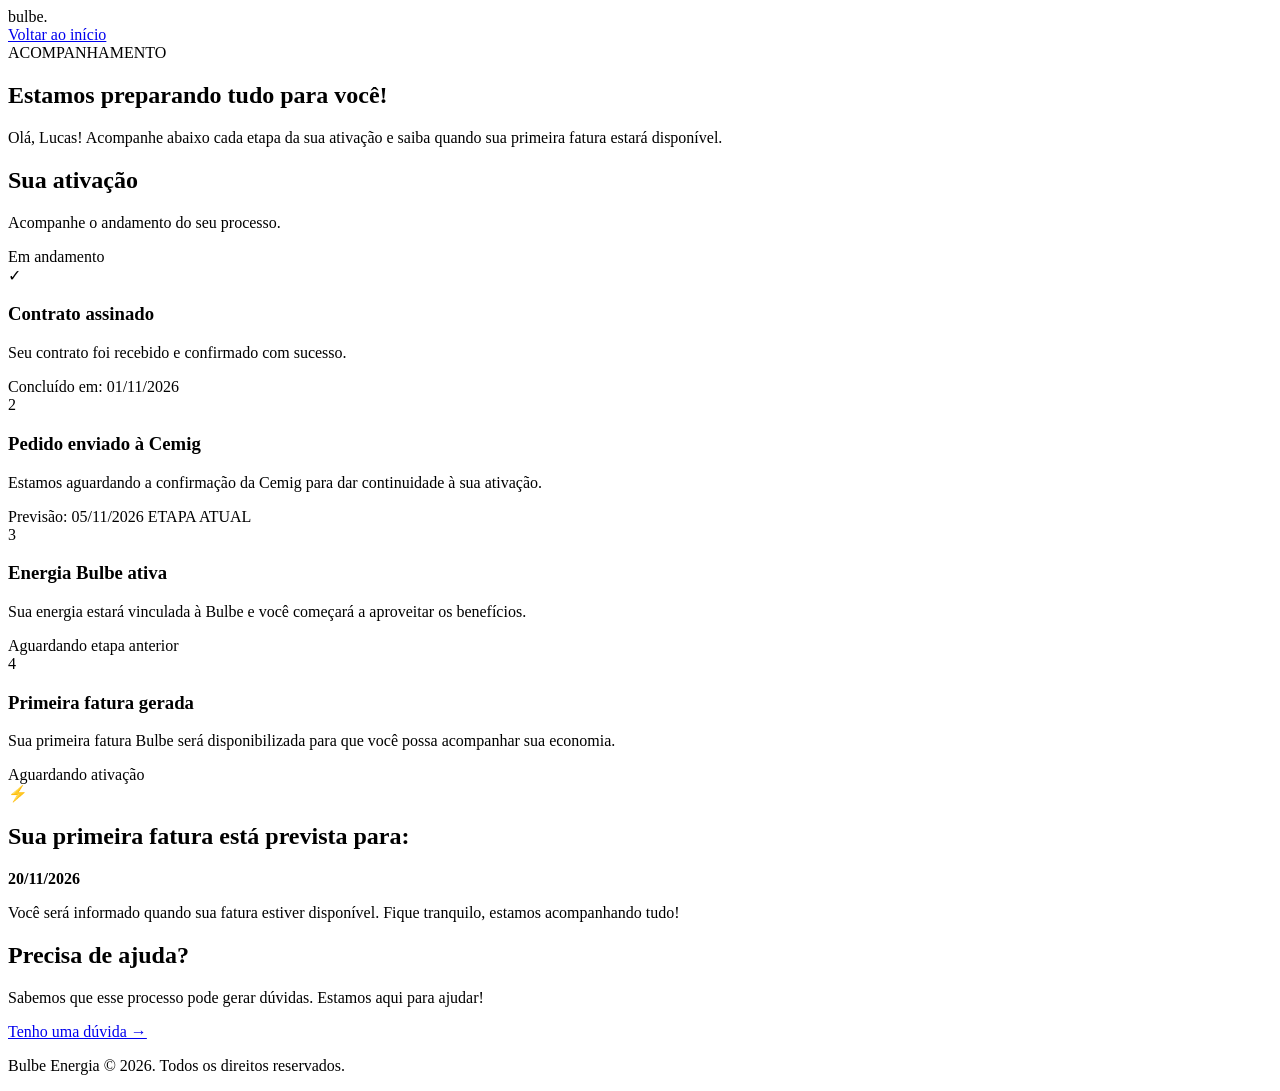
==== pages/ativacao.html @ 82a0e309 "Adiciona rastreamento de ativação em arquivo html" ====
<!DOCTYPE html>
<html lang="pt-BR">
<head>
    <meta charset="UTF-8">
    <meta name="viewport" content="width=device-width, initial-scale=1.0">
    <title>Acompanhe sua ativação | Bulbe Energia</title>
    <link rel="stylesheet" href="../assets/css/ativacao.css">
</head>

<body>

    <header class="header">
        <div class="logo">bulbe<span>.</span></div>
        <a href="../index.html" class="voltar">Voltar ao início</a>
    </header>

    <main class="container">

        <section class="introducao">
            <span class="etiqueta">ACOMPANHAMENTO</span>
            <h1>Estamos preparando tudo para você!</h1>
            <p>
                Olá, Lucas! Acompanhe abaixo cada etapa da sua ativação
                e saiba quando sua primeira fatura estará disponível.
            </p>
        </section>

        <section class="card-progresso">

            <div class="titulo-progresso">
                <div>
                    <h2>Sua ativação</h2>
                    <p>Acompanhe o andamento do seu processo.</p>
                </div>
                <span class="status">Em andamento</span>
            </div>

            <div class="timeline">

                <!-- ETAPA 1 -->
                <div class="etapa concluida">
                    <div class="marcador">
                        <span>✓</span>
                    </div>

                    <div class="conteudo-etapa">
                        <h3>Contrato assinado</h3>
                        <p>Seu contrato foi recebido e confirmado com sucesso.</p>
                        <span class="data">Concluído em: 01/11/2026</span>
                    </div>
                </div>

                <!-- ETAPA 2 -->
                <div class="etapa ativa">
                    <div class="marcador">
                        <span>2</span>
                    </div>

                    <div class="conteudo-etapa">
                        <h3>Pedido enviado à Cemig</h3>
                        <p>
                            Estamos aguardando a confirmação da Cemig
                            para dar continuidade à sua ativação.
                        </p>
                        <span class="data">Previsão: 05/11/2026</span>
                        <span class="tag-atual">ETAPA ATUAL</span>
                    </div>
                </div>

                <!-- ETAPA 3 -->
                <div class="etapa pendente">
                    <div class="marcador">
                        <span>3</span>
                    </div>

                    <div class="conteudo-etapa">
                        <h3>Energia Bulbe ativa</h3>
                        <p>
                            Sua energia estará vinculada à Bulbe
                            e você começará a aproveitar os benefícios.
                        </p>
                        <span class="data">Aguardando etapa anterior</span>
                    </div>
                </div>

                <!-- ETAPA 4 -->
                <div class="etapa pendente">
                    <div class="marcador">
                        <span>4</span>
                    </div>

                    <div class="conteudo-etapa">
                        <h3>Primeira fatura gerada</h3>
                        <p>
                            Sua primeira fatura Bulbe será disponibilizada
                            para que você possa acompanhar sua economia.
                        </p>
                        <span class="data">Aguardando ativação</span>
                    </div>
                </div>

            </div>
        </section>

        <section class="aviso-fatura">
            <div class="icone-fatura">⚡</div>

            <div>
                <h2>Sua primeira fatura está prevista para:</h2>
                <strong>20/11/2026</strong>
                <p>
                    Você será informado quando sua fatura estiver disponível.
                    Fique tranquilo, estamos acompanhando tudo!
                </p>
            </div>
        </section>

        <section class="ajuda">
            <h2>Precisa de ajuda?</h2>
            <p>
                Sabemos que esse processo pode gerar dúvidas.
                Estamos aqui para ajudar!
            </p>

            <a href="duvidas.html" class="botao-ajuda">
                Tenho uma dúvida →
            </a>
        </section>

    </main>

    <footer>
        <p>Bulbe Energia © 2026. Todos os direitos reservados.</p>
    </footer>

</body>
</html>
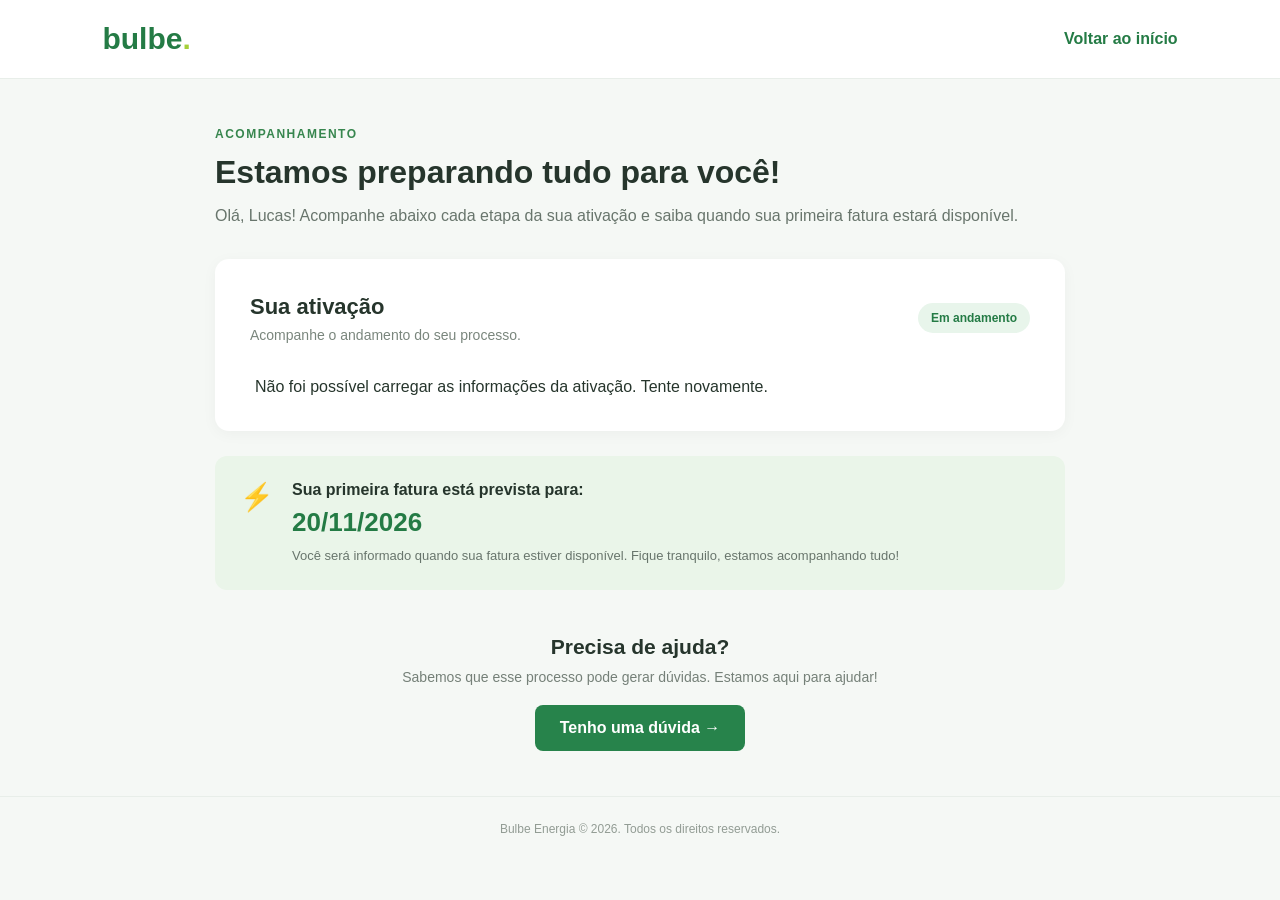
==== commit d8d019a3: "Adiciona script tag para ativacao.js" ====
--- a/pages/ativacao.html
+++ b/pages/ativacao.html
@@ -134,5 +134,7 @@
         <p>Bulbe Energia © 2026. Todos os direitos reservados.</p>
     </footer>
 
+    <script src="../assets/js/ativacao.js"></script>
+
 </body>
 </html>
--- a/assets/css/ativacao.css
+++ b/assets/css/ativacao.css
@@ -0,0 +1,322 @@
+
+/* CONFIGURAÇÕES GERAIS */
+
+* {
+    margin: 0;
+    padding: 0;
+    box-sizing: border-box;
+}
+
+body {
+    font-family: Arial, Helvetica, sans-serif;
+    background-color: #f5f8f5;
+    color: #26352c;
+}
+
+/* CABEÇALHO */
+
+.header {
+    background-color: #ffffff;
+    padding: 22px 8%;
+    display: flex;
+    justify-content: space-between;
+    align-items: center;
+    border-bottom: 1px solid #e8eee9;
+}
+
+.logo {
+    font-size: 30px;
+    font-weight: bold;
+    color: #247b45;
+}
+
+.logo span {
+    color: #a5cf39;
+}
+
+.voltar {
+    text-decoration: none;
+    color: #247b45;
+    font-weight: bold;
+}
+
+/* CONTEÚDO */
+
+.container {
+    width: 90%;
+    max-width: 850px;
+    margin: 45px auto;
+}
+
+.introducao {
+    margin-bottom: 30px;
+}
+
+.etiqueta {
+    color: #37864e;
+    font-size: 12px;
+    font-weight: bold;
+    letter-spacing: 1.5px;
+}
+
+.introducao h1 {
+    font-size: 32px;
+    margin: 12px 0;
+}
+
+.introducao p {
+    color: #68756c;
+    line-height: 1.6;
+}
+
+/* CARD DE PROGRESSO */
+
+.card-progresso {
+    background-color: white;
+    padding: 35px;
+    border-radius: 14px;
+    box-shadow: 0 3px 15px rgba(0, 0, 0, 0.04);
+}
+
+.titulo-progresso {
+    display: flex;
+    justify-content: space-between;
+    align-items: center;
+    margin-bottom: 35px;
+}
+
+.titulo-progresso h2 {
+    font-size: 22px;
+    margin-bottom: 7px;
+}
+
+.titulo-progresso p {
+    color: #7a867d;
+    font-size: 14px;
+}
+
+.status {
+    background-color: #e8f5eb;
+    color: #247b45;
+    padding: 8px 13px;
+    border-radius: 20px;
+    font-size: 12px;
+    font-weight: bold;
+}
+
+/* LINHA DO TEMPO */
+
+.timeline {
+    margin-left: 5px;
+}
+
+.etapa {
+    display: flex;
+    gap: 20px;
+    position: relative;
+    padding-bottom: 38px;
+}
+
+.etapa:last-child {
+    padding-bottom: 0;
+}
+
+/* LINHA VERTICAL */
+
+.etapa:not(:last-child)::after {
+    content: "";
+    position: absolute;
+    left: 17px;
+    top: 38px;
+    height: calc(100% - 38px);
+    width: 2px;
+    background-color: #dce5de;
+}
+
+.etapa.concluida:not(:last-child)::after {
+    background-color: #39965b;
+}
+
+/* MARCADORES */
+
+.marcador {
+    width: 36px;
+    height: 36px;
+    min-width: 36px;
+    border-radius: 50%;
+    display: flex;
+    justify-content: center;
+    align-items: center;
+    font-weight: bold;
+    z-index: 1;
+}
+
+.concluida .marcador {
+    background-color: #39965b;
+    color: white;
+}
+
+.ativa .marcador {
+    background-color: #e8f5eb;
+    border: 2px solid #39965b;
+    color: #247b45;
+}
+
+.pendente .marcador {
+    background-color: #f1f3f1;
+    color: #89948b;
+}
+
+/* CONTEÚDO DAS ETAPAS */
+
+.conteudo-etapa {
+    padding-top: 5px;
+}
+
+.conteudo-etapa h3 {
+    font-size: 17px;
+    margin-bottom: 8px;
+}
+
+.conteudo-etapa p {
+    font-size: 14px;
+    line-height: 1.6;
+    color: #758078;
+    max-width: 570px;
+    margin-bottom: 9px;
+}
+
+.data {
+    display: block;
+    color: #8a958c;
+    font-size: 12px;
+}
+
+.concluida .conteudo-etapa h3 {
+    color: #247b45;
+}
+
+.ativa .conteudo-etapa h3 {
+    color: #247b45;
+}
+
+.tag-atual {
+    display: inline-block;
+    margin-top: 12px;
+    background-color: #e8f5eb;
+    color: #247b45;
+    padding: 6px 10px;
+    border-radius: 5px;
+    font-size: 10px;
+    font-weight: bold;
+    letter-spacing: 0.5px;
+}
+
+/* AVISO DA PRIMEIRA FATURA */
+
+.aviso-fatura {
+    margin-top: 25px;
+    padding: 25px;
+    border-radius: 12px;
+    background-color: #eaf5e9;
+    display: flex;
+    align-items: flex-start;
+    gap: 18px;
+}
+
+.icone-fatura {
+    font-size: 27px;
+}
+
+.aviso-fatura h2 {
+    font-size: 16px;
+    margin-bottom: 8px;
+}
+
+.aviso-fatura strong {
+    display: block;
+    color: #247b45;
+    font-size: 26px;
+    margin-bottom: 8px;
+}
+
+.aviso-fatura p {
+    font-size: 13px;
+    color: #68756c;
+    line-height: 1.5;
+}
+
+/* CENTRAL DE AJUDA */
+
+.ajuda {
+    text-align: center;
+    margin: 45px 0;
+}
+
+.ajuda h2 {
+    font-size: 21px;
+    margin-bottom: 10px;
+}
+
+.ajuda p {
+    color: #758078;
+    font-size: 14px;
+    margin-bottom: 20px;
+}
+
+.botao-ajuda {
+    display: inline-block;
+    padding: 14px 25px;
+    background-color: #27834b;
+    color: white;
+    border-radius: 8px;
+    text-decoration: none;
+    font-weight: bold;
+    transition: 0.2s;
+}
+
+.botao-ajuda:hover {
+    background-color: #1d663a;
+}
+
+/* RODAPÉ */
+
+footer {
+    text-align: center;
+    padding: 25px;
+    color: #929c94;
+    font-size: 12px;
+    border-top: 1px solid #e8eee9;
+}
+
+/* RESPONSIVIDADE */
+
+@media (max-width: 600px) {
+
+    .header {
+        padding: 18px 5%;
+    }
+
+    .container {
+        margin: 30px auto;
+    }
+
+    .introducao h1 {
+        font-size: 25px;
+    }
+
+    .card-progresso {
+        padding: 22px 18px;
+    }
+
+    .titulo-progresso {
+        align-items: flex-start;
+        gap: 12px;
+        flex-direction: column;
+    }
+
+    .aviso-fatura {
+        padding: 20px 15px;
+    }
+
+}
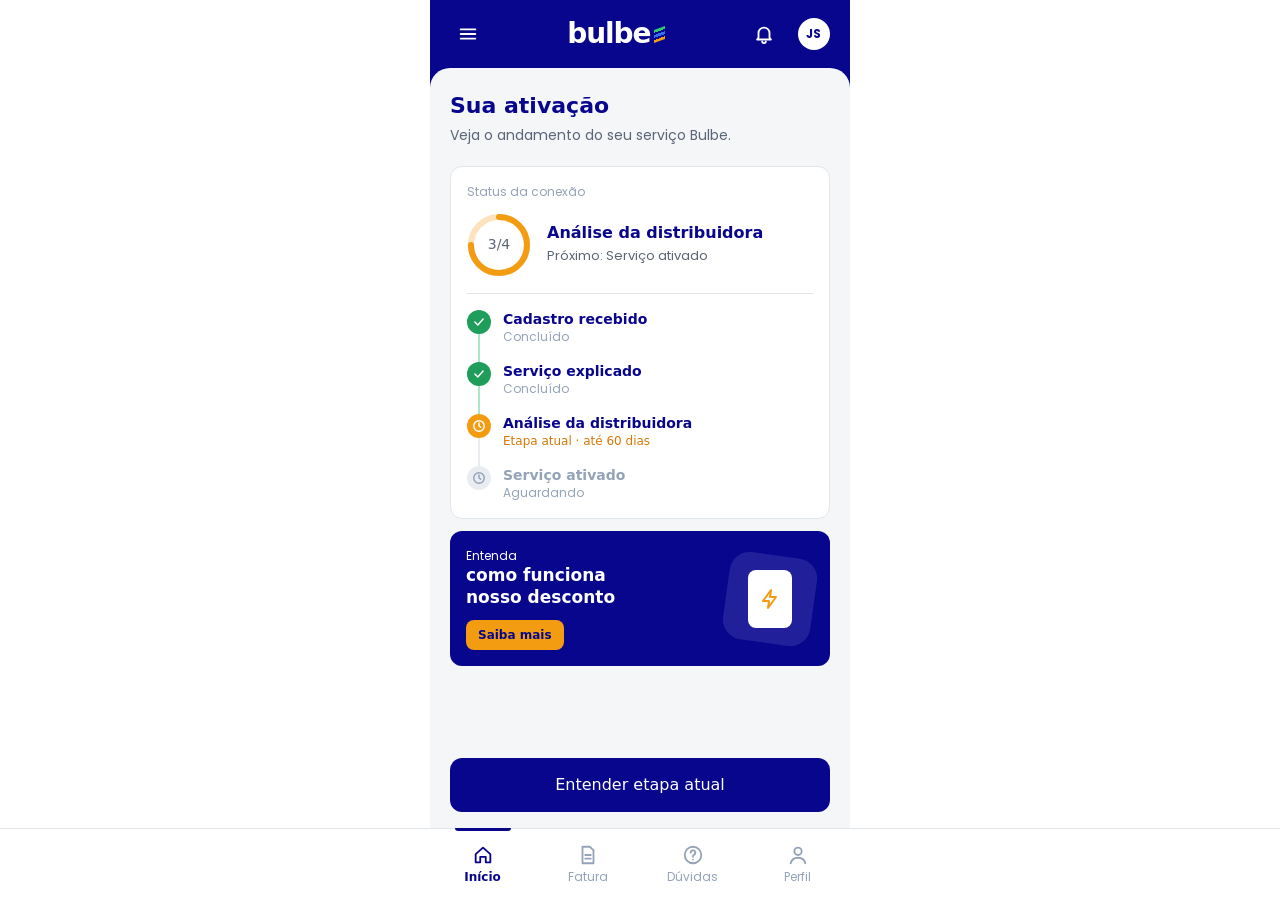
==== commit 8ac55be0: "refactor: refaz telas da HU02 conforme wireframes" ====
--- a/pages/ativacao.html
+++ b/pages/ativacao.html
@@ -1,140 +1,190 @@
-
 <!DOCTYPE html>
 <html lang="pt-BR">
 <head>
-    <meta charset="UTF-8">
-    <meta name="viewport" content="width=device-width, initial-scale=1.0">
-    <title>Acompanhe sua ativação | Bulbe Energia</title>
-    <link rel="stylesheet" href="../assets/css/ativacao.css">
+  <meta charset="UTF-8">
+  <meta name="viewport" content="width=device-width, initial-scale=1.0">
+  <title>Bulbe | Sua ativação</title>
+  <link rel="stylesheet" href="../assets/css/style.css">
+  <link rel="stylesheet" href="../assets/css/ativacao.css">
 </head>
+<body class="app">
 
-<body>
-
-    <header class="header">
-        <div class="logo">bulbe<span>.</span></div>
-        <a href="../index.html" class="voltar">Voltar ao início</a>
+  <!-- HU02 · Tela 1: acompanhamento (wireframe hu02-01) -->
+  <section id="tela-acompanhamento" class="tela">
+    <header class="app-topo-escuro">
+      <button type="button" class="botao-icone" aria-label="Abrir menu">
+        <svg class="icone" viewBox="0 0 24 24" aria-hidden="true"><line x1="4" y1="7" x2="20" y2="7"/><line x1="4" y1="12" x2="20" y2="12"/><line x1="4" y1="17" x2="20" y2="17"/></svg>
+      </button>
+      <a href="../index.html" class="logo" aria-label="Bulbe, página inicial">
+        bulbe<span class="logo-tracos" aria-hidden="true"></span>
+      </a>
+      <div class="app-topo-acoes">
+        <button type="button" class="botao-icone" aria-label="Notificações">
+          <svg class="icone" viewBox="0 0 24 24" aria-hidden="true"><path d="M6 16V11a6 6 0 0 1 12 0v5l1.5 2h-15z"/><path d="M10 20a2 2 0 0 0 4 0"/></svg>
+        </button>
+        <span class="avatar" id="avatar-iniciais" aria-label="Cliente">JS</span>
+      </div>
     </header>
 
-    <main class="container">
+    <main class="app-conteudo app-conteudo-painel">
+      <h1 class="titulo">Sua ativação</h1>
+      <p class="subtitulo">Veja o andamento do seu serviço Bulbe.</p>
 
-        <section class="introducao">
-            <span class="etiqueta">ACOMPANHAMENTO</span>
-            <h1>Estamos preparando tudo para você!</h1>
-            <p>
-                Olá, Lucas! Acompanhe abaixo cada etapa da sua ativação
-                e saiba quando sua primeira fatura estará disponível.
-            </p>
-        </section>
+      <p class="erro" id="erro-ativacao" role="alert" hidden></p>
 
-        <section class="card-progresso">
+      <section class="card card-status" aria-labelledby="status-titulo">
+        <p class="status-rotulo">Status da conexão</p>
 
-            <div class="titulo-progresso">
-                <div>
-                    <h2>Sua ativação</h2>
-                    <p>Acompanhe o andamento do seu processo.</p>
-                </div>
-                <span class="status">Em andamento</span>
-            </div>
+        <div class="status-resumo">
+          <div class="anel" role="img" aria-label="Progresso da ativação">
+            <svg viewBox="0 0 64 64" aria-hidden="true">
+              <circle class="anel-trilho" cx="32" cy="32" r="28" pathLength="100"/>
+              <circle class="anel-progresso" id="anel-progresso" cx="32" cy="32" r="28" pathLength="100"/>
+            </svg>
+            <span class="anel-texto" id="anel-texto">3/4</span>
+          </div>
+          <div>
+            <h2 class="status-titulo" id="status-titulo">Análise da distribuidora</h2>
+            <p class="status-proximo" id="status-proximo">Próximo: Serviço ativado</p>
+          </div>
+        </div>
 
-            <div class="timeline">
+        <ol class="linha-tempo" id="linha-tempo">
+          <!-- Montada por assets/js/ativacao.js a partir de data/ativacao.json -->
+        </ol>
+      </section>
 
-                <!-- ETAPA 1 -->
-                <div class="etapa concluida">
-                    <div class="marcador">
-                        <span>✓</span>
-                    </div>
+      <section class="banner-desconto" aria-label="Como funciona o desconto">
+        <div>
+          <p class="banner-pre">Entenda</p>
+          <p class="banner-titulo">como funciona<br>nosso desconto</p>
+          <a href="como-funciona.html" class="banner-botao">Saiba mais</a>
+        </div>
+        <span class="banner-ilustracao" aria-hidden="true">
+          <span class="banner-cartao">
+            <svg class="icone" viewBox="0 0 24 24"><polygon points="13,3 5,14 11,14 10,21 18,10 12,10"/></svg>
+          </span>
+        </span>
+      </section>
 
-                    <div class="conteudo-etapa">
-                        <h3>Contrato assinado</h3>
-                        <p>Seu contrato foi recebido e confirmado com sucesso.</p>
-                        <span class="data">Concluído em: 01/11/2026</span>
-                    </div>
-                </div>
+      <div class="acoes-fixas">
+        <button type="button" class="botao botao-primario" id="botao-entender-etapa">
+          Entender etapa atual
+        </button>
+      </div>
+    </main>
+  </section>
 
-                <!-- ETAPA 2 -->
-                <div class="etapa ativa">
-                    <div class="marcador">
-                        <span>2</span>
-                    </div>
+  <!-- HU02 · Tela 2: etapa atual (wireframe hu02-02) -->
+  <section id="tela-etapa-atual" class="tela" hidden>
+    <header class="app-topo">
+      <button type="button" class="botao-icone" id="voltar-etapa" aria-label="Voltar">
+        <svg class="icone" viewBox="0 0 24 24" aria-hidden="true"><polyline points="9,14 4,9 9,4"/><path d="M4 9h10a6 6 0 0 1 0 12h-3"/></svg>
+      </button>
+      <h2 class="app-topo-titulo">Etapa atual</h2>
+      <span class="logo logo-pequeno" aria-hidden="true">bulbe<span class="logo-tracos"></span></span>
+    </header>
 
-                    <div class="conteudo-etapa">
-                        <h3>Pedido enviado à Cemig</h3>
-                        <p>
-                            Estamos aguardando a confirmação da Cemig
-                            para dar continuidade à sua ativação.
-                        </p>
-                        <span class="data">Previsão: 05/11/2026</span>
-                        <span class="tag-atual">ETAPA ATUAL</span>
-                    </div>
-                </div>
+    <main class="app-conteudo">
+      <p class="selo-etapa">
+        <svg class="icone" viewBox="0 0 24 24" aria-hidden="true"><circle cx="12" cy="12" r="9"/><polyline points="12,7 12,12 15,14"/></svg>
+        <span id="selo-etapa-texto">Etapa 3 de 4</span>
+      </p>
+      <h1 class="titulo" id="etapa-titulo">Análise da distribuidora</h1>
+      <p class="subtitulo" id="etapa-subtitulo">Seu pedido está sendo processado.</p>
 
-                <!-- ETAPA 3 -->
-                <div class="etapa pendente">
-                    <div class="marcador">
-                        <span>3</span>
-                    </div>
+      <div id="etapa-detalhes">
+        <!-- Cards montados por assets/js/ativacao.js -->
+      </div>
 
-                    <div class="conteudo-etapa">
-                        <h3>Energia Bulbe ativa</h3>
-                        <p>
-                            Sua energia estará vinculada à Bulbe
-                            e você começará a aproveitar os benefícios.
-                        </p>
-                        <span class="data">Aguardando etapa anterior</span>
-                    </div>
-                </div>
+      <div class="alerta">
+        <svg class="icone" viewBox="0 0 24 24" aria-hidden="true"><rect x="4" y="5" width="16" height="15" rx="2"/><line x1="4" y1="10" x2="20" y2="10"/><line x1="9" y1="3" x2="9" y2="7"/><line x1="15" y1="3" x2="15" y2="7"/></svg>
+        <p><strong>Prazo estimado:</strong> até <span id="etapa-prazo">60</span> dias. Avisaremos você assim que a etapa mudar.</p>
+      </div>
 
-                <!-- ETAPA 4 -->
-                <div class="etapa pendente">
-                    <div class="marcador">
-                        <span>4</span>
-                    </div>
+      <div class="ajuda">
+        <p>Precisa de ajuda?</p>
+        <!-- Trocar "#" pelo contato real de atendimento quando existir -->
+        <a href="#" class="botao-atendimento">
+          <svg class="icone" viewBox="0 0 24 24" aria-hidden="true"><path d="M4 20l1.3-4.2A8 8 0 1 1 8.4 18.8z"/><path d="M9 9.5c.3 2.2 2.3 4.2 4.5 4.5l1.2-1.2-1.8-1-.8.6c-.8-.4-1.5-1.1-1.9-1.9l.6-.8-1-1.8z"/></svg>
+          Atendimento
+        </a>
+      </div>
+    </main>
+  </section>
 
-                    <div class="conteudo-etapa">
-                        <h3>Primeira fatura gerada</h3>
-                        <p>
-                            Sua primeira fatura Bulbe será disponibilizada
-                            para que você possa acompanhar sua economia.
-                        </p>
-                        <span class="data">Aguardando ativação</span>
-                    </div>
-                </div>
+  <!-- HU02 · Tela 3: serviço ativado (wireframe hu02-03) -->
+  <section id="tela-ativado" class="tela" hidden>
+    <header class="app-topo">
+      <button type="button" class="botao-icone" id="voltar-ativado" aria-label="Voltar">
+        <svg class="icone" viewBox="0 0 24 24" aria-hidden="true"><polyline points="9,14 4,9 9,4"/><path d="M4 9h10a6 6 0 0 1 0 12h-3"/></svg>
+      </button>
+      <h2 class="app-topo-titulo">Serviço ativado</h2>
+      <span class="logo logo-pequeno" aria-hidden="true">bulbe<span class="logo-tracos"></span></span>
+    </header>
 
-            </div>
-        </section>
+    <main class="app-conteudo">
+      <div class="heroi-sucesso" aria-hidden="true">
+        <span class="faisca faisca-a"></span>
+        <span class="faisca faisca-b"></span>
+        <svg class="heroi-raio icone" viewBox="0 0 24 24"><polygon points="13,3 5,14 11,14 10,21 18,10 12,10"/></svg>
+        <span class="heroi-cartao">
+          <span class="heroi-check">
+            <svg class="icone" viewBox="0 0 24 24"><polyline points="5,12 10,17 19,7"/></svg>
+          </span>
+        </span>
+      </div>
 
-        <section class="aviso-fatura">
-            <div class="icone-fatura">⚡</div>
+      <h1 class="titulo titulo-central">Ativação concluída!</h1>
+      <p class="subtitulo subtitulo-central">Seu serviço Bulbe já está ativo.</p>
 
-            <div>
-                <h2>Sua primeira fatura está prevista para:</h2>
-                <strong>20/11/2026</strong>
-                <p>
-                    Você será informado quando sua fatura estiver disponível.
-                    Fique tranquilo, estamos acompanhando tudo!
-                </p>
-            </div>
-        </section>
+      <div class="caixa-sucesso etapas-concluidas">
+        <p class="etapas-concluidas-titulo">Etapas concluídas</p>
+        <ul class="etapas-concluidas-lista">
+          <li><svg class="icone" viewBox="0 0 24 24" aria-hidden="true"><polyline points="5,12 10,17 19,7"/></svg>Cadastro</li>
+          <li><svg class="icone" viewBox="0 0 24 24" aria-hidden="true"><polyline points="5,12 10,17 19,7"/></svg>Explicação</li>
+          <li><svg class="icone" viewBox="0 0 24 24" aria-hidden="true"><polyline points="5,12 10,17 19,7"/></svg>Ativação</li>
+        </ul>
+      </div>
 
-        <section class="ajuda">
-            <h2>Precisa de ajuda?</h2>
-            <p>
-                Sabemos que esse processo pode gerar dúvidas.
-                Estamos aqui para ajudar!
-            </p>
+      <div class="ajuda">
+        <p>Precisa de ajuda?</p>
+        <a href="#" class="botao-atendimento">
+          <svg class="icone" viewBox="0 0 24 24" aria-hidden="true"><path d="M4 20l1.3-4.2A8 8 0 1 1 8.4 18.8z"/><path d="M9 9.5c.3 2.2 2.3 4.2 4.5 4.5l1.2-1.2-1.8-1-.8.6c-.8-.4-1.5-1.1-1.9-1.9l.6-.8-1-1.8z"/></svg>
+          Atendimento
+        </a>
+      </div>
 
-            <a href="duvidas.html" class="botao-ajuda">
-                Tenho uma dúvida →
-            </a>
-        </section>
+      <div class="acoes-fixas">
+        <!-- Ajustar o link quando a primeira fatura (HU03) existir -->
+        <a href="primeira-fatura.html" class="botao botao-primario">
+          Conhecer minha primeira fatura
+          <svg class="icone" viewBox="0 0 24 24" aria-hidden="true"><line x1="5" y1="12" x2="19" y2="12"/><polyline points="13,6 19,12 13,18"/></svg>
+        </a>
+      </div>
+    </main>
+  </section>
 
-    </main>
+  <!-- Barra de navegação inferior (igual em todos os wireframes) -->
+  <nav class="nav-inferior" aria-label="Navegação principal">
+    <a href="como-funciona.html" class="nav-item ativo" aria-current="page">
+      <svg class="icone" viewBox="0 0 24 24" aria-hidden="true"><path d="M4 11l8-7 8 7v9h-5v-6H9v6H4z"/></svg>
+      Início
+    </a>
+    <a href="#" class="nav-item">
+      <svg class="icone" viewBox="0 0 24 24" aria-hidden="true"><path d="M6 3h8l4 4v14H6z"/><line x1="9" y1="12" x2="15" y2="12"/><line x1="9" y1="16" x2="15" y2="16"/></svg>
+      Fatura
+    </a>
+    <a href="#" class="nav-item">
+      <svg class="icone" viewBox="0 0 24 24" aria-hidden="true"><circle cx="12" cy="12" r="9"/><path d="M9.5 9.5a2.5 2.5 0 1 1 3.5 2.3c-.6.3-1 .8-1 1.5v.7"/><line x1="12" y1="17" x2="12" y2="17"/></svg>
+      Dúvidas
+    </a>
+    <a href="#" class="nav-item">
+      <svg class="icone" viewBox="0 0 24 24" aria-hidden="true"><circle cx="12" cy="8" r="4"/><path d="M4 21c1-4 4-6 8-6s7 2 8 6"/></svg>
+      Perfil
+    </a>
+  </nav>
 
-    <footer>
-        <p>Bulbe Energia © 2026. Todos os direitos reservados.</p>
-    </footer>
-
-    <script src="../assets/js/ativacao.js"></script>
-
+  <script type="module" src="../assets/js/ativacao.js"></script>
 </body>
 </html>
--- a/assets/css/style.css
+++ b/assets/css/style.css
@@ -0,0 +1,454 @@
+@import url("https://fonts.googleapis.com/css2?family=Poppins:wght@400;500;600;700&display=swap");
+
+/* Variáveis de cor e tipografia: ajustem para a identidade da solução */
+:root {
+  --cor-primaria: #08068d;
+  --cor-destaque: #f39c12;
+  --cor-fundo: #f4f6f8;
+  --cor-texto: #1f2937;
+  --fonte: "Poppins", system-ui, -apple-system, "Segoe UI", Roboto, sans-serif;
+
+  /* Tokens do protótipo (Figma, wireframes da Sprint Review I) */
+  --cor-primaria-hover: #1a18a8;
+  --cor-texto-suave: #5b6577;
+  --cor-texto-apagado: #94a3b8;
+  --cor-borda: #e1e6ea;
+  --cor-cinza-barra: #a4b3c1;
+  --cor-cinza-claro: #e9edf1;
+  --cor-lilas: #eeeefb;
+  --cor-lilas-borda: #d9d8fa;
+  --cor-lilas-fundo: #f8f8ff;
+  --cor-sucesso: #1e9e5a;
+  --cor-sucesso-fundo: #f0fcf5;
+  --cor-sucesso-borda: #a9e8c6;
+  --cor-alerta-fundo: #fff4e6;
+  --cor-alerta-texto: #7a4a00;
+  --cor-erro: #c62828;
+  --raio: 12px;
+  --largura-app: 420px;
+  --altura-nav: 72px;
+}
+
+* { box-sizing: border-box; }
+
+body {
+  margin: 0;
+  font-family: var(--fonte);
+  color: var(--cor-texto);
+  background: var(--cor-fundo);
+  line-height: 1.5;
+}
+
+.topo {
+  background: var(--cor-primaria);
+  color: #fff;
+  padding: 1.5rem;
+}
+.topo a { color: var(--cor-destaque); }
+
+main {
+  max-width: 960px;
+  margin: 0 auto;
+  padding: 1.5rem;
+}
+
+.aviso {
+  background: #fff4d6;
+  padding: 0.75rem 1rem;
+  border-radius: 8px;
+}
+
+.lista { list-style: none; padding: 0; }
+.lista li {
+  background: #fff;
+  margin-bottom: 0.5rem;
+  padding: 0.75rem 1rem;
+  border-radius: 8px;
+  box-shadow: 0 1px 3px rgba(0, 0, 0, 0.08);
+}
+
+.rodape {
+  text-align: center;
+  padding: 1rem;
+  color: #5b6475;
+  font-size: 0.875rem;
+}
+
+/* ==========================================================
+   Componentes do app (usados por todas as telas das HUs)
+   ========================================================== */
+
+[hidden] { display: none !important; }
+
+.app {
+  background: #fff;
+  padding-bottom: var(--altura-nav);
+}
+
+/* Cada tela ocupa a altura toda até a navegação; o conteúdo estica e
+   empurra as .acoes-fixas para o fim, como nos wireframes */
+.tela {
+  display: flex;
+  flex-direction: column;
+  max-width: var(--largura-app);
+  min-height: calc(100vh - var(--altura-nav));
+  margin: 0 auto;
+}
+
+/* Ícones em SVG de linha */
+.icone {
+  width: 20px;
+  height: 20px;
+  flex-shrink: 0;
+  fill: none;
+  stroke: currentColor;
+  stroke-width: 2;
+  stroke-linecap: round;
+  stroke-linejoin: round;
+}
+
+/* Logo em texto (não há imagem oficial no repositório) */
+.logo {
+  display: inline-flex;
+  align-items: center;
+  gap: 0.2rem;
+  font-size: 1.75rem;
+  font-weight: 600;
+  letter-spacing: -0.04em;
+  line-height: 1;
+  color: var(--cor-primaria);
+  text-decoration: none;
+}
+.logo-pequeno { font-size: 1.25rem; }
+.logo-tracos {
+  width: 0.4em;
+  height: 0.45em;
+  background: linear-gradient(
+    to bottom,
+    #2ecc71 0 22%, transparent 22% 39%,
+    #2f6fed 39% 61%, transparent 61% 78%,
+    #f39c12 78% 100%
+  );
+  transform: skewY(-20deg);
+}
+
+/* Topo escuro das telas iniciais (menu, logo, notificação, avatar) */
+.app-topo-escuro {
+  display: flex;
+  align-items: center;
+  justify-content: space-between;
+  padding: 1rem 1.25rem 2.25rem;
+  background: var(--cor-primaria);
+  color: #fff;
+}
+.app-topo-escuro .logo { color: #fff; }
+
+.app-topo-acoes {
+  display: flex;
+  align-items: center;
+  gap: 1rem;
+}
+
+.botao-icone {
+  display: grid;
+  place-items: center;
+  width: 36px;
+  height: 36px;
+  padding: 0;
+  border: 0;
+  border-radius: 50%;
+  background: none;
+  color: inherit;
+  cursor: pointer;
+}
+.botao-icone .icone { width: 22px; height: 22px; }
+
+.avatar {
+  display: grid;
+  place-items: center;
+  width: 32px;
+  height: 32px;
+  border-radius: 50%;
+  background: #fff;
+  color: var(--cor-primaria);
+  font-size: 0.75rem;
+  font-weight: 700;
+}
+
+/* Topo claro das telas internas (voltar, título, logo) */
+.app-topo {
+  display: flex;
+  align-items: center;
+  gap: 0.5rem;
+  min-height: 56px;
+  padding: 0.5rem 1.25rem;
+  border-bottom: 1px solid var(--cor-borda);
+  background: #fff;
+}
+.app-topo-titulo {
+  flex: 1;
+  margin: 0;
+  font-size: 1rem;
+  font-weight: 600;
+  color: var(--cor-primaria);
+}
+.app-topo .botao-icone {
+  margin-left: -0.5rem;
+  color: var(--cor-primaria);
+}
+
+/* Conteúdo */
+.app-conteudo {
+  display: flex;
+  flex: 1;
+  flex-direction: column;
+  max-width: none;
+  margin: 0; /* anula o "main { margin: 0 auto }" acima, que encolheria o conteúdo */
+  padding: 1.5rem 1.25rem;
+  background: #fff;
+}
+
+/* Conteúdo cinza que "sobe" sobre o topo escuro */
+.app-conteudo-painel {
+  position: relative;
+  margin-top: -1.25rem;
+  border-radius: 20px 20px 0 0;
+  background: var(--cor-fundo);
+}
+
+.titulo {
+  margin: 0 0 0.25rem;
+  font-size: 1.375rem;
+  font-weight: 600;
+  line-height: 1.3;
+  color: var(--cor-primaria);
+}
+
+.subtitulo {
+  margin: 0 0 1.25rem;
+  font-size: 0.875rem;
+  color: var(--cor-texto-suave);
+}
+
+.secao-titulo {
+  margin: 0 0 0.75rem;
+  font-size: 1rem;
+  font-weight: 600;
+  color: var(--cor-primaria);
+}
+
+/* Cards */
+.card {
+  margin-bottom: 0.75rem;
+  padding: 0.875rem 1rem;
+  border: 1px solid var(--cor-borda);
+  border-radius: var(--raio);
+  background: #fff;
+}
+
+.card-com-icone {
+  display: flex;
+  align-items: flex-start;
+  gap: 0.875rem;
+}
+
+.icone-circulo {
+  display: grid;
+  place-items: center;
+  width: 36px;
+  height: 36px;
+  flex-shrink: 0;
+  border-radius: 50%;
+  background: var(--cor-lilas);
+  color: var(--cor-primaria);
+}
+.icone-circulo .icone { width: 18px; height: 18px; }
+.icone-circulo-verde {
+  background: var(--cor-sucesso-fundo);
+  color: var(--cor-sucesso);
+}
+
+.card-titulo {
+  margin: 0;
+  font-size: 0.875rem;
+  font-weight: 600;
+  color: var(--cor-primaria);
+}
+.card-texto {
+  margin: 0;
+  font-size: 0.8125rem;
+  color: var(--cor-texto-suave);
+}
+
+/* Caixa de alerta (laranja) */
+.alerta {
+  display: flex;
+  align-items: flex-start;
+  gap: 0.625rem;
+  margin: 0.75rem 0;
+  padding: 0.75rem 1rem;
+  border-radius: var(--raio);
+  background: var(--cor-alerta-fundo);
+  color: var(--cor-alerta-texto);
+  font-size: 0.8125rem;
+}
+.alerta .icone { width: 18px; height: 18px; margin-top: 1px; }
+.alerta p { margin: 0; }
+
+/* Caixa de sucesso (verde) */
+.caixa-sucesso {
+  margin: 0.75rem 0;
+  padding: 1rem;
+  border: 1px solid var(--cor-sucesso-borda);
+  border-radius: var(--raio);
+  background: var(--cor-sucesso-fundo);
+  color: var(--cor-sucesso);
+}
+
+.nota {
+  margin: 0.5rem 0 0;
+  font-size: 0.75rem;
+  text-align: center;
+  color: var(--cor-texto-apagado);
+}
+
+/* Bloco "Ainda com dúvida?" + botão de atendimento */
+.ajuda {
+  display: flex;
+  align-items: center;
+  justify-content: space-between;
+  gap: 1rem;
+  margin: 1rem 0;
+  padding: 0.75rem 0.75rem 0.75rem 1rem;
+  border: 1px solid var(--cor-borda);
+  border-radius: var(--raio);
+  font-size: 0.875rem;
+  color: var(--cor-texto-apagado);
+}
+.ajuda p { margin: 0; }
+
+.botao-atendimento {
+  display: inline-flex;
+  align-items: center;
+  gap: 0.375rem;
+  padding: 0.5rem 0.875rem;
+  border: 1px solid var(--cor-borda);
+  border-radius: 10px;
+  background: #fff;
+  color: var(--cor-texto-suave);
+  font: inherit;
+  font-weight: 500;
+  text-decoration: none;
+}
+.botao-atendimento .icone { color: #25d366; }
+.botao-atendimento:hover { background: var(--cor-fundo); }
+
+/* Botões */
+.botao {
+  display: flex;
+  align-items: center;
+  justify-content: center;
+  gap: 0.5rem;
+  width: 100%;
+  padding: 0.875rem 1rem;
+  border: 1px solid transparent;
+  border-radius: var(--raio);
+  font: inherit;
+  font-weight: 500;
+  text-decoration: none;
+  cursor: pointer;
+}
+.botao + .botao { margin-top: 0.625rem; }
+.botao .icone { width: 18px; height: 18px; }
+
+.botao-primario {
+  background: var(--cor-primaria);
+  color: #fff;
+}
+.botao-primario:hover { background: var(--cor-primaria-hover); }
+
+.botao-secundario {
+  background: #fff;
+  border-color: var(--cor-borda);
+  color: var(--cor-primaria);
+}
+.botao-secundario:hover { background: var(--cor-fundo); }
+
+.botao:focus-visible,
+.botao-icone:focus-visible,
+.botao-atendimento:focus-visible,
+.nav-item:focus-visible {
+  outline: 3px solid var(--cor-destaque);
+  outline-offset: 2px;
+}
+
+/* Ações presas no rodapé da tela, logo acima da navegação */
+.acoes-fixas {
+  position: sticky;
+  bottom: var(--altura-nav);
+  margin: auto -1.25rem -1.5rem;
+  padding: 1rem 1.25rem;
+  background: inherit;
+}
+
+.erro {
+  margin: 0.375rem 0 0;
+  font-size: 0.8125rem;
+  font-weight: 500;
+  color: var(--cor-erro);
+}
+
+/* Navegação inferior fixa */
+.nav-inferior {
+  position: fixed;
+  left: 0;
+  right: 0;
+  bottom: 0;
+  display: flex;
+  justify-content: center;
+  height: var(--altura-nav);
+  border-top: 1px solid var(--cor-borda);
+  background: #fff;
+}
+
+.nav-item {
+  position: relative;
+  display: flex;
+  flex-direction: column;
+  align-items: center;
+  justify-content: center;
+  gap: 0.125rem;
+  flex: 0 1 calc(var(--largura-app) / 4);
+  font-size: 0.75rem;
+  color: var(--cor-texto-apagado);
+  text-decoration: none;
+}
+.nav-item .icone { width: 22px; height: 22px; }
+.nav-item.ativo {
+  color: var(--cor-primaria);
+  font-weight: 600;
+}
+.nav-item.ativo::before {
+  content: "";
+  position: absolute;
+  top: -1px;
+  left: 50%;
+  width: 56px;
+  height: 3px;
+  border-radius: 0 0 3px 3px;
+  background: var(--cor-primaria);
+  transform: translateX(-50%);
+}
+
+/* Texto só para leitores de tela */
+.sr-only {
+  position: absolute;
+  width: 1px;
+  height: 1px;
+  padding: 0;
+  margin: -1px;
+  overflow: hidden;
+  clip: rect(0, 0, 0, 0);
+  white-space: nowrap;
+  border: 0;
+}
--- a/assets/css/ativacao.css
+++ b/assets/css/ativacao.css
@@ -1,322 +1,306 @@
-
-/* CONFIGURAÇÕES GERAIS */
-
-* {
-    margin: 0;
-    padding: 0;
-    box-sizing: border-box;
-}
-
-body {
-    font-family: Arial, Helvetica, sans-serif;
-    background-color: #f5f8f5;
-    color: #26352c;
-}
-
-/* CABEÇALHO */
-
-.header {
-    background-color: #ffffff;
-    padding: 22px 8%;
-    display: flex;
-    justify-content: space-between;
-    align-items: center;
-    border-bottom: 1px solid #e8eee9;
-}
-
-.logo {
-    font-size: 30px;
-    font-weight: bold;
-    color: #247b45;
-}
-
-.logo span {
-    color: #a5cf39;
-}
-
-.voltar {
-    text-decoration: none;
-    color: #247b45;
-    font-weight: bold;
-}
-
-/* CONTEÚDO */
-
-.container {
-    width: 90%;
-    max-width: 850px;
-    margin: 45px auto;
-}
-
-.introducao {
-    margin-bottom: 30px;
-}
-
-.etiqueta {
-    color: #37864e;
-    font-size: 12px;
-    font-weight: bold;
-    letter-spacing: 1.5px;
-}
-
-.introducao h1 {
-    font-size: 32px;
-    margin: 12px 0;
-}
-
-.introducao p {
-    color: #68756c;
-    line-height: 1.6;
-}
-
-/* CARD DE PROGRESSO */
-
-.card-progresso {
-    background-color: white;
-    padding: 35px;
-    border-radius: 14px;
-    box-shadow: 0 3px 15px rgba(0, 0, 0, 0.04);
-}
-
-.titulo-progresso {
-    display: flex;
-    justify-content: space-between;
-    align-items: center;
-    margin-bottom: 35px;
-}
-
-.titulo-progresso h2 {
-    font-size: 22px;
-    margin-bottom: 7px;
-}
-
-.titulo-progresso p {
-    color: #7a867d;
-    font-size: 14px;
-}
-
-.status {
-    background-color: #e8f5eb;
-    color: #247b45;
-    padding: 8px 13px;
-    border-radius: 20px;
-    font-size: 12px;
-    font-weight: bold;
-}
-
-/* LINHA DO TEMPO */
-
-.timeline {
-    margin-left: 5px;
-}
-
-.etapa {
-    display: flex;
-    gap: 20px;
-    position: relative;
-    padding-bottom: 38px;
-}
-
-.etapa:last-child {
-    padding-bottom: 0;
-}
-
-/* LINHA VERTICAL */
-
-.etapa:not(:last-child)::after {
-    content: "";
-    position: absolute;
-    left: 17px;
-    top: 38px;
-    height: calc(100% - 38px);
-    width: 2px;
-    background-color: #dce5de;
-}
-
-.etapa.concluida:not(:last-child)::after {
-    background-color: #39965b;
-}
-
-/* MARCADORES */
-
-.marcador {
-    width: 36px;
-    height: 36px;
-    min-width: 36px;
-    border-radius: 50%;
-    display: flex;
-    justify-content: center;
-    align-items: center;
-    font-weight: bold;
-    z-index: 1;
-}
-
-.concluida .marcador {
-    background-color: #39965b;
-    color: white;
-}
-
-.ativa .marcador {
-    background-color: #e8f5eb;
-    border: 2px solid #39965b;
-    color: #247b45;
-}
-
-.pendente .marcador {
-    background-color: #f1f3f1;
-    color: #89948b;
-}
-
-/* CONTEÚDO DAS ETAPAS */
-
-.conteudo-etapa {
-    padding-top: 5px;
-}
-
-.conteudo-etapa h3 {
-    font-size: 17px;
-    margin-bottom: 8px;
-}
-
-.conteudo-etapa p {
-    font-size: 14px;
-    line-height: 1.6;
-    color: #758078;
-    max-width: 570px;
-    margin-bottom: 9px;
-}
-
-.data {
-    display: block;
-    color: #8a958c;
-    font-size: 12px;
-}
-
-.concluida .conteudo-etapa h3 {
-    color: #247b45;
-}
-
-.ativa .conteudo-etapa h3 {
-    color: #247b45;
-}
-
-.tag-atual {
-    display: inline-block;
-    margin-top: 12px;
-    background-color: #e8f5eb;
-    color: #247b45;
-    padding: 6px 10px;
-    border-radius: 5px;
-    font-size: 10px;
-    font-weight: bold;
-    letter-spacing: 0.5px;
-}
-
-/* AVISO DA PRIMEIRA FATURA */
-
-.aviso-fatura {
-    margin-top: 25px;
-    padding: 25px;
-    border-radius: 12px;
-    background-color: #eaf5e9;
-    display: flex;
-    align-items: flex-start;
-    gap: 18px;
-}
-
-.icone-fatura {
-    font-size: 27px;
-}
-
-.aviso-fatura h2 {
-    font-size: 16px;
-    margin-bottom: 8px;
-}
-
-.aviso-fatura strong {
-    display: block;
-    color: #247b45;
-    font-size: 26px;
-    margin-bottom: 8px;
-}
-
-.aviso-fatura p {
-    font-size: 13px;
-    color: #68756c;
-    line-height: 1.5;
-}
-
-/* CENTRAL DE AJUDA */
-
-.ajuda {
-    text-align: center;
-    margin: 45px 0;
-}
-
-.ajuda h2 {
-    font-size: 21px;
-    margin-bottom: 10px;
-}
-
-.ajuda p {
-    color: #758078;
-    font-size: 14px;
-    margin-bottom: 20px;
-}
-
-.botao-ajuda {
-    display: inline-block;
-    padding: 14px 25px;
-    background-color: #27834b;
-    color: white;
-    border-radius: 8px;
-    text-decoration: none;
-    font-weight: bold;
-    transition: 0.2s;
-}
-
-.botao-ajuda:hover {
-    background-color: #1d663a;
-}
-
-/* RODAPÉ */
-
-footer {
-    text-align: center;
-    padding: 25px;
-    color: #929c94;
-    font-size: 12px;
-    border-top: 1px solid #e8eee9;
-}
-
-/* RESPONSIVIDADE */
-
-@media (max-width: 600px) {
-
-    .header {
-        padding: 18px 5%;
-    }
-
-    .container {
-        margin: 30px auto;
-    }
-
-    .introducao h1 {
-        font-size: 25px;
-    }
-
-    .card-progresso {
-        padding: 22px 18px;
-    }
-
-    .titulo-progresso {
-        align-items: flex-start;
-        gap: 12px;
-        flex-direction: column;
-    }
-
-    .aviso-fatura {
-        padding: 20px 15px;
-    }
-
-}
+/* Estilos específicos da HU02 · Acompanhamento da ativação
+   Base (fonte, cores, topo, cards, botões, navegação) vem de style.css. */
+
+:root {
+  --cor-laranja-fundo: #fff4e6;
+  --cor-laranja-trilho: #fde3bd;
+  --cor-laranja-texto: #d97706;
+  --cor-verde-escuro: #137a43;
+}
+
+/* ---------- Tela 1: card de status ---------- */
+.card-status { padding: 1rem; }
+
+.status-rotulo {
+  margin: 0 0 0.75rem;
+  font-size: 0.75rem;
+  color: var(--cor-texto-apagado);
+}
+
+.status-resumo {
+  display: flex;
+  align-items: center;
+  gap: 1rem;
+  padding-bottom: 1rem;
+  border-bottom: 1px solid var(--cor-borda);
+}
+
+.status-titulo {
+  margin: 0;
+  font-size: 1rem;
+  font-weight: 600;
+  line-height: 1.3;
+  color: var(--cor-primaria);
+}
+.status-proximo {
+  margin: 0.125rem 0 0;
+  font-size: 0.8125rem;
+  color: var(--cor-texto-suave);
+}
+
+/* Anel de progresso (usa pathLength="100", então o traço é em porcentagem) */
+.anel {
+  position: relative;
+  width: 64px;
+  height: 64px;
+  flex-shrink: 0;
+}
+.anel svg {
+  width: 100%;
+  height: 100%;
+  transform: rotate(-90deg);
+}
+.anel circle {
+  fill: none;
+  stroke-width: 6;
+}
+.anel-trilho { stroke: var(--cor-laranja-trilho); }
+.anel-progresso {
+  stroke: var(--cor-destaque);
+  stroke-linecap: round;
+  stroke-dasharray: 100;
+  stroke-dashoffset: 25;
+  transition: stroke-dashoffset 0.4s ease;
+}
+.anel-texto {
+  position: absolute;
+  inset: 0;
+  display: grid;
+  place-items: center;
+  font-size: 0.875rem;
+  font-weight: 500;
+  color: var(--cor-texto-suave);
+}
+
+/* Linha do tempo */
+.linha-tempo {
+  margin: 1rem 0 0;
+  padding: 0;
+  list-style: none;
+}
+
+.passo {
+  position: relative;
+  display: flex;
+  gap: 0.75rem;
+  padding-bottom: 1rem;
+}
+.passo:last-child { padding-bottom: 0; }
+
+/* Linha que liga um marcador ao seguinte */
+.passo:not(:last-child)::before {
+  content: "";
+  position: absolute;
+  top: 24px;
+  bottom: 0;
+  left: 11px;
+  width: 2px;
+  background: var(--cor-cinza-claro);
+}
+.passo.concluida:not(:last-child)::before { background: var(--cor-sucesso-borda); }
+
+.passo-marcador {
+  display: grid;
+  place-items: center;
+  width: 24px;
+  height: 24px;
+  flex-shrink: 0;
+  border-radius: 50%;
+  color: #fff;
+}
+.passo-marcador .icone {
+  width: 14px;
+  height: 14px;
+  stroke-width: 2.5;
+}
+.passo.concluida .passo-marcador { background: var(--cor-sucesso); }
+.passo.ativa .passo-marcador { background: var(--cor-destaque); }
+.passo.pendente .passo-marcador {
+  background: var(--cor-cinza-claro);
+  color: var(--cor-texto-apagado);
+}
+
+.passo-titulo {
+  margin: 0;
+  font-size: 0.875rem;
+  font-weight: 600;
+  line-height: 1.3;
+  color: var(--cor-primaria);
+}
+.passo-estado {
+  margin: 0;
+  font-size: 0.75rem;
+  color: var(--cor-texto-apagado);
+}
+.passo.ativa .passo-estado {
+  font-weight: 500;
+  color: var(--cor-laranja-texto);
+}
+.passo.pendente .passo-titulo { color: var(--cor-texto-apagado); }
+
+/* Banner "Entenda como funciona nosso desconto" */
+.banner-desconto {
+  display: flex;
+  align-items: center;
+  justify-content: space-between;
+  gap: 1rem;
+  margin-bottom: 0.75rem;
+  padding: 1rem;
+  border-radius: var(--raio);
+  background: var(--cor-primaria);
+  color: #fff;
+}
+.banner-pre {
+  margin: 0;
+  font-size: 0.75rem;
+}
+.banner-titulo {
+  margin: 0 0 0.75rem;
+  font-size: 1.0625rem;
+  font-weight: 600;
+  line-height: 1.25;
+}
+.banner-botao {
+  display: inline-block;
+  padding: 0.375rem 0.75rem;
+  border-radius: 8px;
+  background: var(--cor-destaque);
+  color: var(--cor-primaria);
+  font-size: 0.75rem;
+  font-weight: 600;
+  text-decoration: none;
+}
+.banner-botao:focus-visible {
+  outline: 3px solid #fff;
+  outline-offset: 2px;
+}
+
+.banner-ilustracao {
+  display: grid;
+  place-items: center;
+  width: 88px;
+  height: 88px;
+  flex-shrink: 0;
+  border-radius: 20px;
+  background: rgba(255, 255, 255, 0.1);
+  transform: rotate(8deg);
+}
+.banner-cartao {
+  display: grid;
+  place-items: center;
+  width: 44px;
+  height: 58px;
+  border-radius: 8px;
+  background: #fff;
+  color: var(--cor-destaque);
+  transform: rotate(-8deg);
+}
+.banner-cartao .icone {
+  width: 24px;
+  height: 24px;
+}
+
+/* ---------- Tela 2: etapa atual ---------- */
+.selo-etapa {
+  display: inline-flex;
+  align-items: center;
+  gap: 0.375rem;
+  align-self: flex-start;
+  margin: 0 0 0.75rem;
+  padding: 0.25rem 0.625rem;
+  border-radius: 999px;
+  background: var(--cor-laranja-fundo);
+  color: var(--cor-laranja-texto);
+  font-size: 0.75rem;
+  font-weight: 600;
+}
+.selo-etapa .icone {
+  width: 14px;
+  height: 14px;
+}
+
+/* ---------- Tela 3: serviço ativado ---------- */
+.heroi-sucesso {
+  position: relative;
+  display: grid;
+  place-items: center;
+  height: 170px;
+  margin-bottom: 1.5rem;
+  border-radius: 16px;
+  background: linear-gradient(135deg, #2cb36a, #14894f);
+}
+.heroi-cartao {
+  display: grid;
+  place-items: center;
+  width: 120px;
+  height: 84px;
+  border: 2px solid rgba(255, 255, 255, 0.85);
+  border-radius: 12px;
+  background: rgba(255, 255, 255, 0.15);
+}
+.heroi-check {
+  display: grid;
+  place-items: center;
+  width: 52px;
+  height: 52px;
+  border-radius: 50%;
+  background: #fff;
+  color: var(--cor-sucesso);
+}
+.heroi-check .icone {
+  width: 26px;
+  height: 26px;
+  stroke-width: 3;
+}
+.heroi-raio {
+  position: absolute;
+  left: 18%;
+  bottom: 14%;
+  width: 20px;
+  height: 20px;
+  color: var(--cor-destaque);
+}
+.faisca {
+  position: absolute;
+  width: 12px;
+  height: 12px;
+  background:
+    linear-gradient(#fff, #fff) center / 100% 1.5px no-repeat,
+    linear-gradient(#fff, #fff) center / 1.5px 100% no-repeat;
+  opacity: 0.8;
+}
+.faisca-a { top: 14%; left: 8%; }
+.faisca-b { right: 8%; bottom: 22%; }
+
+.titulo-central,
+.subtitulo-central { text-align: center; }
+.titulo-central { font-size: 1.5rem; }
+.subtitulo-central { margin-bottom: 1.5rem; }
+
+.etapas-concluidas { text-align: center; }
+.etapas-concluidas-titulo {
+  margin: 0 0 0.5rem;
+  font-size: 0.875rem;
+  font-weight: 600;
+  color: var(--cor-verde-escuro);
+}
+.etapas-concluidas-lista {
+  display: flex;
+  justify-content: center;
+  gap: 1rem;
+  margin: 0;
+  padding: 0;
+  list-style: none;
+  font-size: 0.8125rem;
+  font-weight: 500;
+}
+.etapas-concluidas-lista li {
+  display: flex;
+  align-items: center;
+  gap: 0.25rem;
+}
+.etapas-concluidas-lista .icone {
+  width: 14px;
+  height: 14px;
+  stroke-width: 2.5;
+}
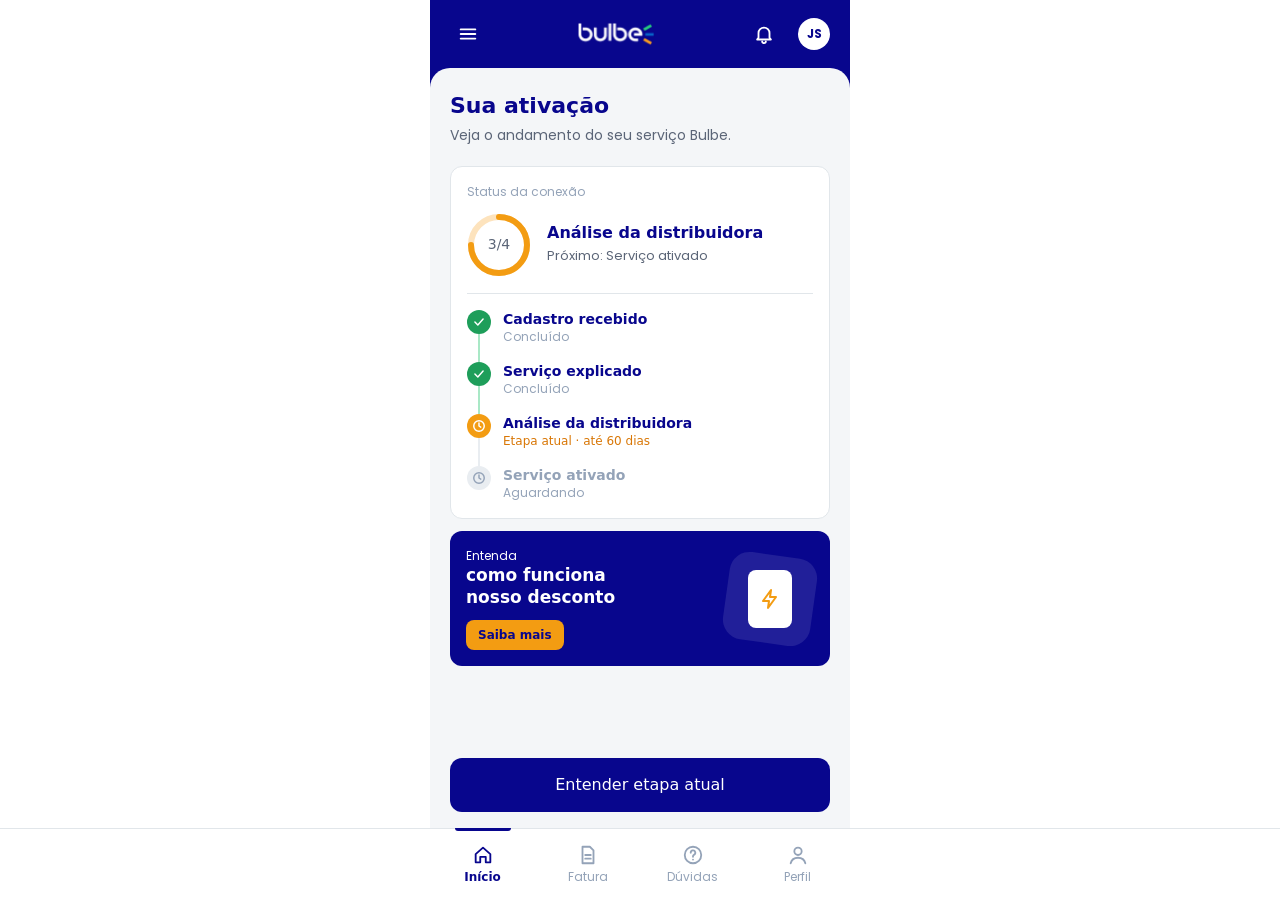
==== commit 191e9adc: "feat: usa as logos da Bulbe na HU02" ====
--- a/pages/ativacao.html
+++ b/pages/ativacao.html
@@ -15,8 +15,8 @@
       <button type="button" class="botao-icone" aria-label="Abrir menu">
         <svg class="icone" viewBox="0 0 24 24" aria-hidden="true"><line x1="4" y1="7" x2="20" y2="7"/><line x1="4" y1="12" x2="20" y2="12"/><line x1="4" y1="17" x2="20" y2="17"/></svg>
       </button>
-      <a href="../index.html" class="logo" aria-label="Bulbe, página inicial">
-        bulbe<span class="logo-tracos" aria-hidden="true"></span>
+      <a href="../index.html" class="logo-link" aria-label="Bulbe, página inicial">
+        <img class="logo-img" src="../assets/img/bulbe-logo-branca.png" alt="Logo Bulbe">
       </a>
       <div class="app-topo-acoes">
         <button type="button" class="botao-icone" aria-label="Notificações">
@@ -82,7 +82,7 @@
         <svg class="icone" viewBox="0 0 24 24" aria-hidden="true"><polyline points="9,14 4,9 9,4"/><path d="M4 9h10a6 6 0 0 1 0 12h-3"/></svg>
       </button>
       <h2 class="app-topo-titulo">Etapa atual</h2>
-      <span class="logo logo-pequeno" aria-hidden="true">bulbe<span class="logo-tracos"></span></span>
+      <img class="logo-img logo-img-pequena" src="../assets/img/bulbe-logo-azul.png" alt="Logo Bulbe">
     </header>
 
     <main class="app-conteudo">
@@ -110,9 +110,15 @@
           Atendimento
         </a>
       </div>
+      <div class="acoes-fixas">
+        <button type="button" class="botao botao-primario" id="botao-ver-ativado">
+          Ver serviço ativado
+          <svg class="icone" viewBox="0 0 24 24" aria-hidden="true"><line x1="5" y1="12" x2="19" y2="12"/><polyline points="13,6 19,12 13,18"/></svg>
+        </button>
+      </div>
     </main>
-  </section>
-
+  </section>      
+  
   <!-- HU02 · Tela 3: serviço ativado (wireframe hu02-03) -->
   <section id="tela-ativado" class="tela" hidden>
     <header class="app-topo">
@@ -120,7 +126,7 @@
         <svg class="icone" viewBox="0 0 24 24" aria-hidden="true"><polyline points="9,14 4,9 9,4"/><path d="M4 9h10a6 6 0 0 1 0 12h-3"/></svg>
       </button>
       <h2 class="app-topo-titulo">Serviço ativado</h2>
-      <span class="logo logo-pequeno" aria-hidden="true">bulbe<span class="logo-tracos"></span></span>
+      <img class="logo-img logo-img-pequena" src="../assets/img/bulbe-logo-azul.png" alt="Logo Bulbe">
     </header>
 
     <main class="app-conteudo">
--- a/assets/css/ativacao.css
+++ b/assets/css/ativacao.css
@@ -304,3 +304,15 @@
   height: 14px;
   stroke-width: 2.5;
 }
+
+/* ---------- Logo (imagens em assets/img, igual à HU05) ---------- */
+.logo-link {
+  display: inline-flex;
+  align-items: center;
+}
+.logo-img {
+  display: block;
+  width: 82px;
+  height: auto;
+}
+.logo-img-pequena { width: 72px; }
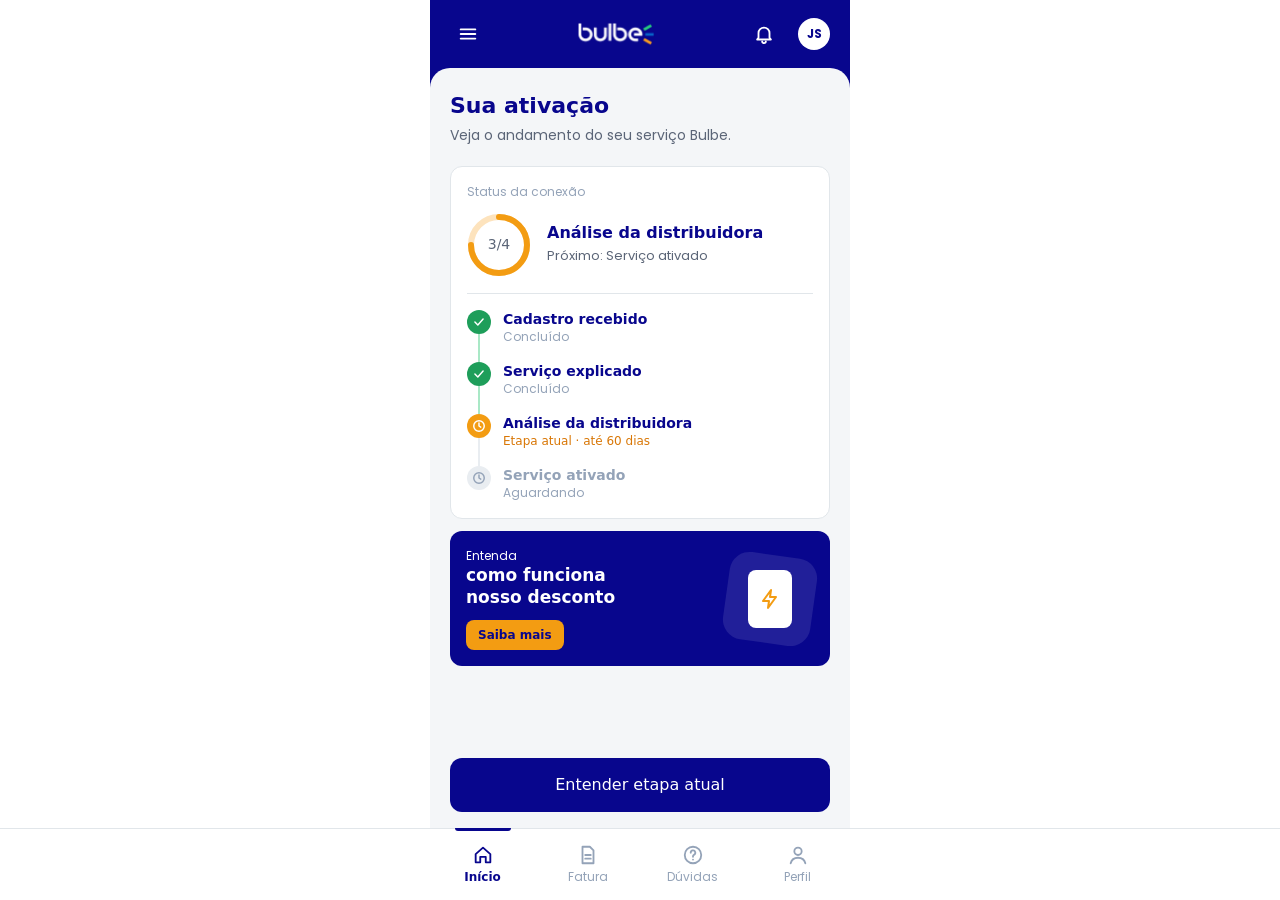
==== commit 44952c48: "fix: torna Fatura e Dúvidas clicáveis na barra da HU02" ====
--- a/pages/ativacao.html
+++ b/pages/ativacao.html
@@ -177,11 +177,11 @@
       <svg class="icone" viewBox="0 0 24 24" aria-hidden="true"><path d="M4 11l8-7 8 7v9h-5v-6H9v6H4z"/></svg>
       Início
     </a>
-    <a href="#" class="nav-item">
+    <a href="primeira-fatura.html" class="nav-item">
       <svg class="icone" viewBox="0 0 24 24" aria-hidden="true"><path d="M6 3h8l4 4v14H6z"/><line x1="9" y1="12" x2="15" y2="12"/><line x1="9" y1="16" x2="15" y2="16"/></svg>
       Fatura
     </a>
-    <a href="#" class="nav-item">
+    <a href="hu05.html" class="nav-item">
       <svg class="icone" viewBox="0 0 24 24" aria-hidden="true"><circle cx="12" cy="12" r="9"/><path d="M9.5 9.5a2.5 2.5 0 1 1 3.5 2.3c-.6.3-1 .8-1 1.5v.7"/><line x1="12" y1="17" x2="12" y2="17"/></svg>
       Dúvidas
     </a>
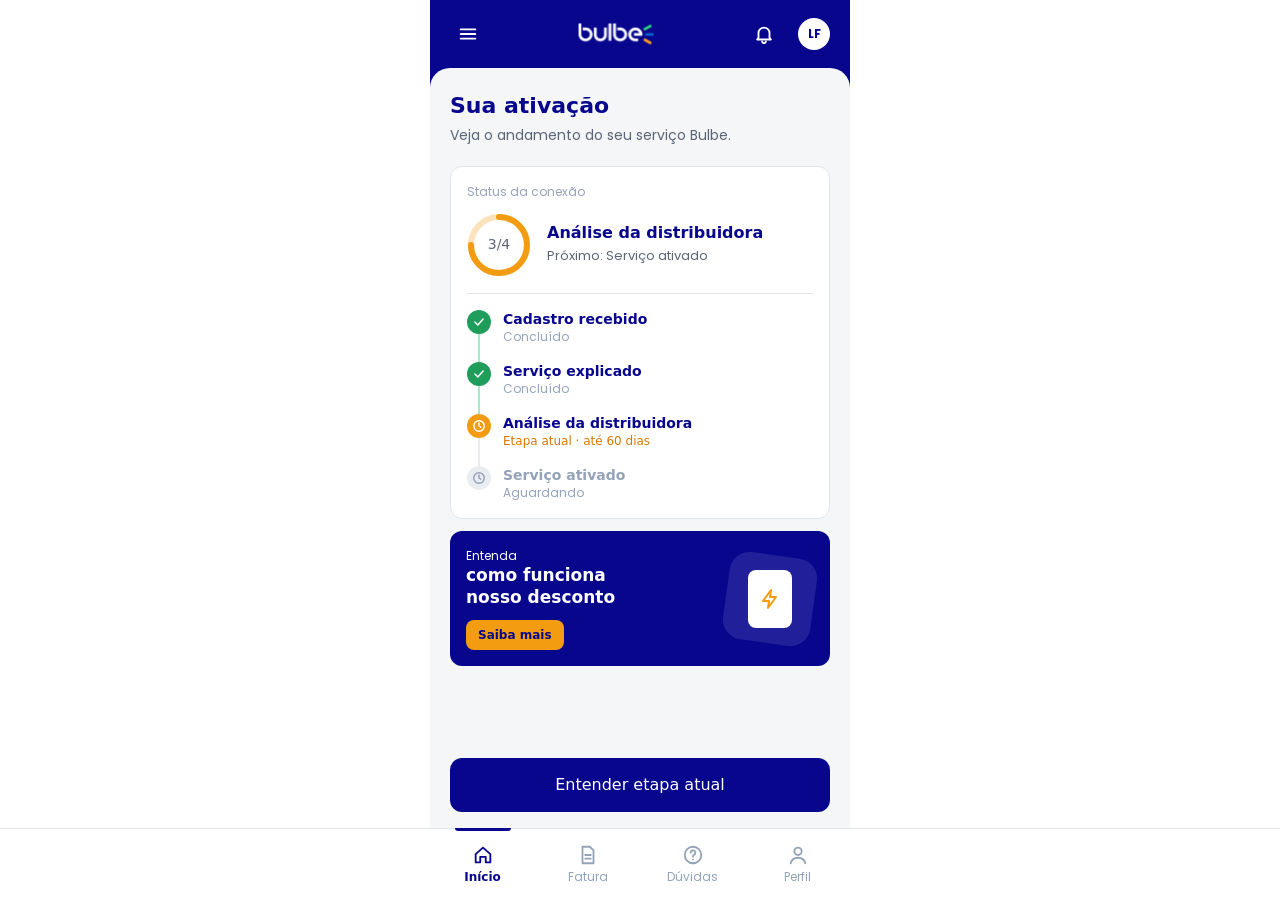
==== commit da028b26: "fix: ajusta avatar, links de dúvida e comentários da HU02" ====
--- a/pages/ativacao.html
+++ b/pages/ativacao.html
@@ -22,7 +22,7 @@
         <button type="button" class="botao-icone" aria-label="Notificações">
           <svg class="icone" viewBox="0 0 24 24" aria-hidden="true"><path d="M6 16V11a6 6 0 0 1 12 0v5l1.5 2h-15z"/><path d="M10 20a2 2 0 0 0 4 0"/></svg>
         </button>
-        <span class="avatar" id="avatar-iniciais" aria-label="Cliente">JS</span>
+        <span class="avatar" id="avatar-iniciais" aria-label="Lucas Ferreira">LF</span>
       </div>
     </header>
 
@@ -104,9 +104,8 @@
 
       <div class="ajuda">
         <p>Precisa de ajuda?</p>
-        <!-- Trocar "#" pelo contato real de atendimento quando existir -->
-        <a href="#" class="botao-atendimento">
-          <svg class="icone" viewBox="0 0 24 24" aria-hidden="true"><path d="M4 20l1.3-4.2A8 8 0 1 1 8.4 18.8z"/><path d="M9 9.5c.3 2.2 2.3 4.2 4.5 4.5l1.2-1.2-1.8-1-.8.6c-.8-.4-1.5-1.1-1.9-1.9l.6-.8-1-1.8z"/></svg>
+        <a href="hu05.html" class="botao-atendimento">
+          <svg ...>...</svg>
           Atendimento
         </a>
       </div>
@@ -155,14 +154,13 @@
 
       <div class="ajuda">
         <p>Precisa de ajuda?</p>
-        <a href="#" class="botao-atendimento">
+        <a href="hu05.html" class="botao-atendimento">
           <svg class="icone" viewBox="0 0 24 24" aria-hidden="true"><path d="M4 20l1.3-4.2A8 8 0 1 1 8.4 18.8z"/><path d="M9 9.5c.3 2.2 2.3 4.2 4.5 4.5l1.2-1.2-1.8-1-.8.6c-.8-.4-1.5-1.1-1.9-1.9l.6-.8-1-1.8z"/></svg>
           Atendimento
         </a>
       </div>
 
       <div class="acoes-fixas">
-        <!-- Ajustar o link quando a primeira fatura (HU03) existir -->
         <a href="primeira-fatura.html" class="botao botao-primario">
           Conhecer minha primeira fatura
           <svg class="icone" viewBox="0 0 24 24" aria-hidden="true"><line x1="5" y1="12" x2="19" y2="12"/><polyline points="13,6 19,12 13,18"/></svg>
